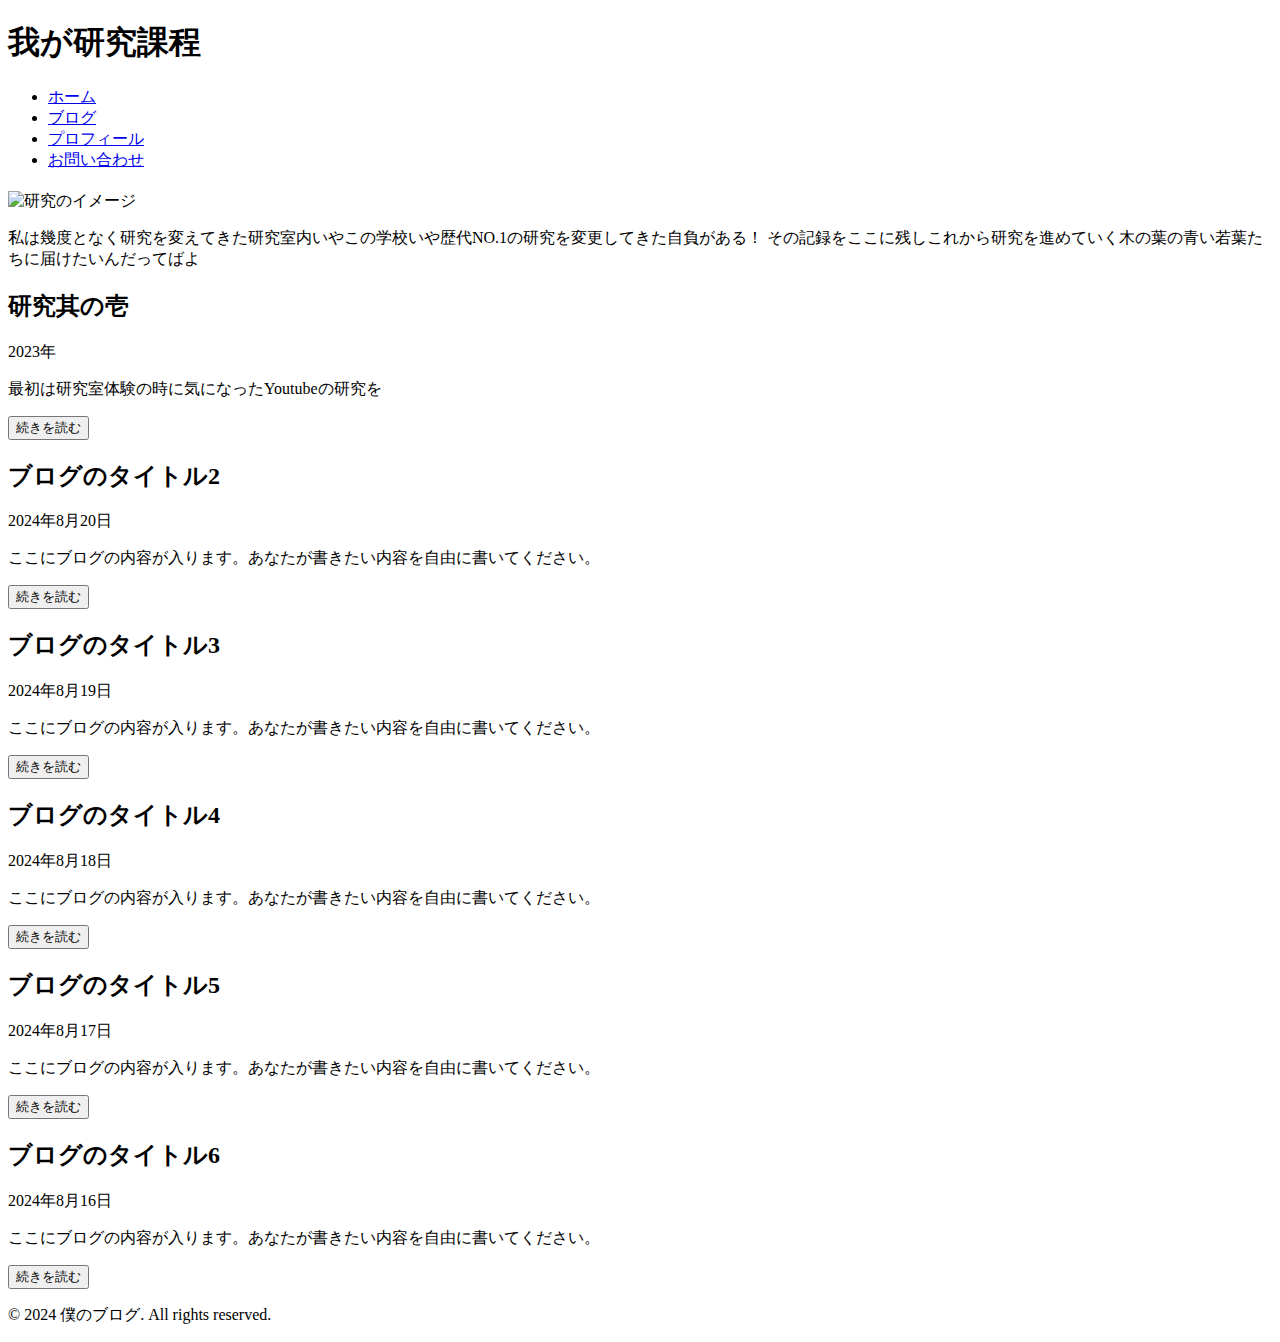
==== index.html @ c92cd43d "Create index.html" ====
<!DOCTYPE html>
<html lang="ja">
<head>
    <meta charset="UTF-8">
    <meta name="viewport" content="width=device-width, initial-scale=1.0">
    <title>僕のブログ</title>
    <link rel="stylesheet" href="style.css">
</head>
<body>
    <header>
        <div class="container">
            <h1>我が研究課程</h1>
            <nav>
                <ul>
                    <li><a href="#">ホーム</a></li>
                    <li><a href="#">ブログ</a></li>
                    <li><a href="#">プロフィール</a></li>
                    <li><a href="#">お問い合わせ</a></li>
                </ul>
            </nav>
        </div>
    </header>

    <main>
        <section class="content">
            
            <h2></h2>
            <!-- 画像を含むラッパーを追加 -->
            <div class="image-container">
                <img src="ken1.webp" alt="研究のイメージ" class="research-image">
                <!-- 画像の下にテキストを追加 -->
                <p class="image-caption">私は幾度となく研究を変えてきた研究室内いやこの学校いや歴代NO.1の研究を変更してきた自負がある！
                    その記録をここに残しこれから研究を進めていく木の葉の青い若葉たちに届けたいんだってばよ
                </p>
        
                
    
        </section>

        <section class="blog-posts">
            
            
            <article>
                <h2>研究其の壱</h2>
                <p class="date">2023年</p>
                <p>最初は研究室体験の時に気になったYoutubeの研究を</p>
                <button class="read-more">続きを読む</button>
            </article>
            <article>
                <h2>ブログのタイトル2</h2>
                <p class="date">2024年8月20日</p>
                <p>ここにブログの内容が入ります。あなたが書きたい内容を自由に書いてください。</p>
                <button class="read-more">続きを読む</button>
            </article>
            <article>
                <h2>ブログのタイトル3</h2>
                <p class="date">2024年8月19日</p>
                <p>ここにブログの内容が入ります。あなたが書きたい内容を自由に書いてください。</p>
                <button class="read-more">続きを読む</button>
            </article>
            <article>
                <h2>ブログのタイトル4</h2>
                <p class="date">2024年8月18日</p>
                <p>ここにブログの内容が入ります。あなたが書きたい内容を自由に書いてください。</p>
                <button class="read-more">続きを読む</button>
            </article>
            <article>
                <h2>ブログのタイトル5</h2>
                <p class="date">2024年8月17日</p>
                <p>ここにブログの内容が入ります。あなたが書きたい内容を自由に書いてください。</p>
                <button class="read-more">続きを読む</button>
            </article>
            <article>
                <h2>ブログのタイトル6</h2>
                <p class="date">2024年8月16日</p>
                <p>ここにブログの内容が入ります。あなたが書きたい内容を自由に書いてください。</p>
                <button class="read-more">続きを読む</button>
            </article>
        </section>
    </main>

    <footer>
        <div class="container">
            <p>&copy; 2024 僕のブログ. All rights reserved.</p>
        </div>
    </footer>

    <script src="script.js"></script>
</body>
</html>
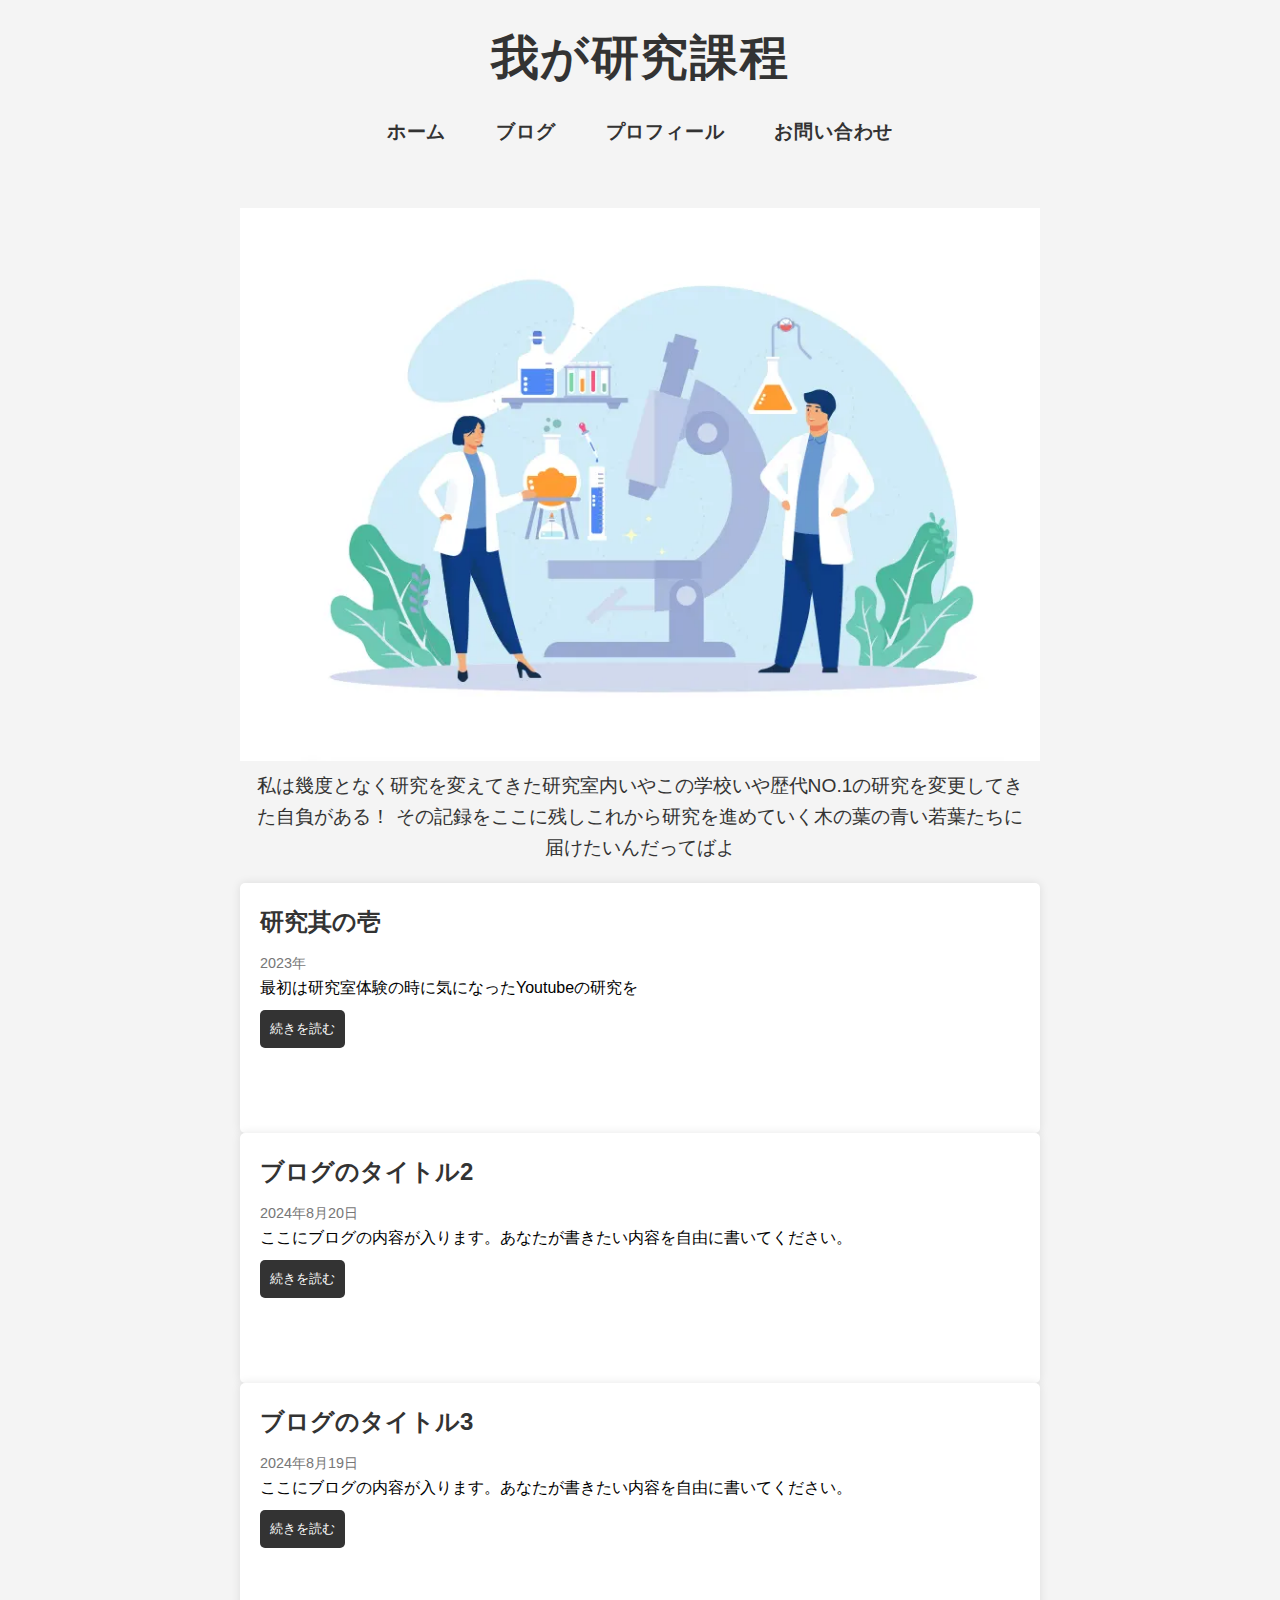
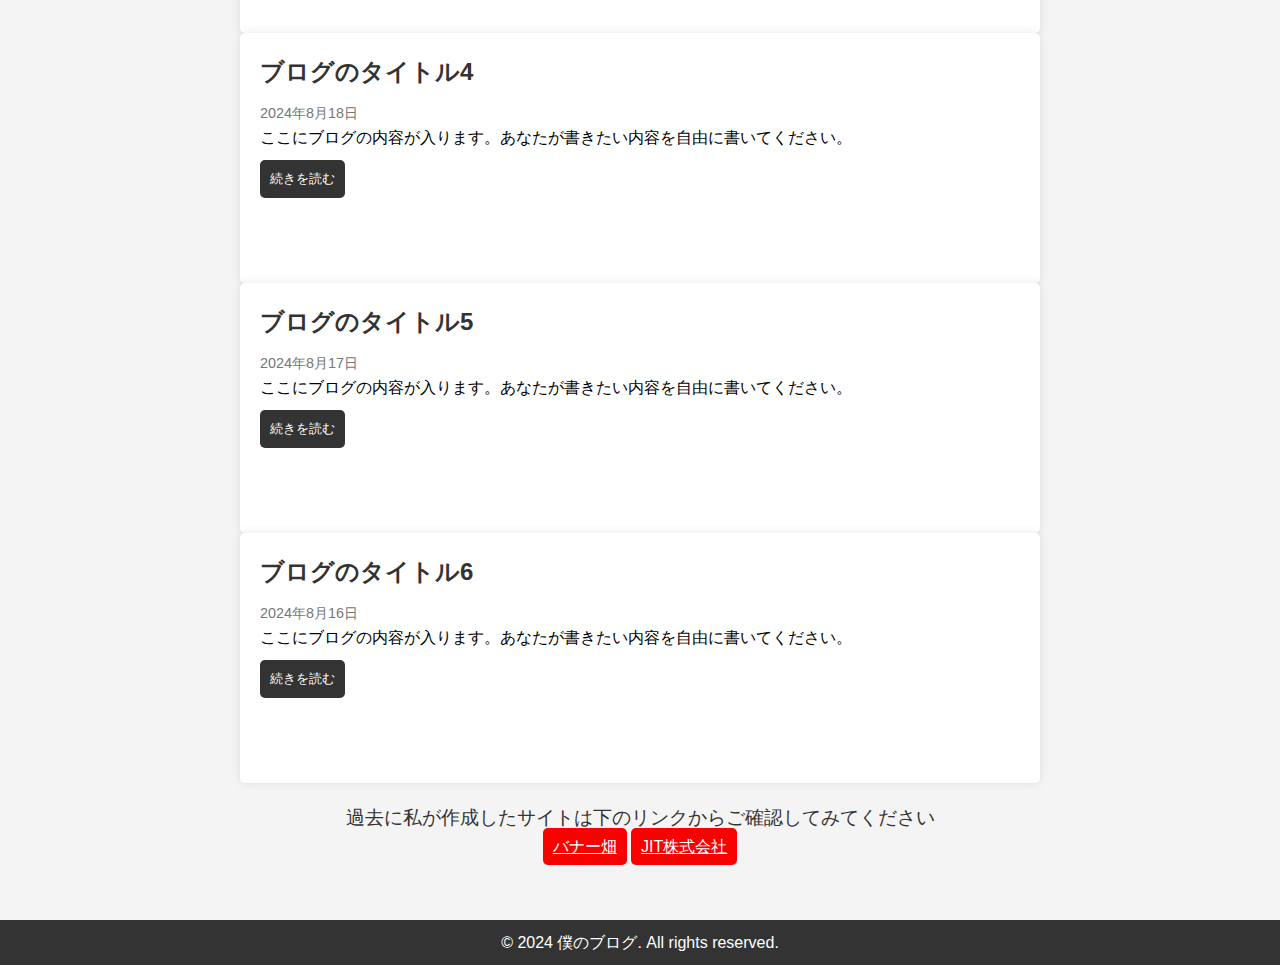
==== commit 1ed266f0: "Add files via upload" ====
--- a/index.html
+++ b/index.html
@@ -1,90 +1,103 @@
-<!DOCTYPE html>
-<html lang="ja">
-<head>
-    <meta charset="UTF-8">
-    <meta name="viewport" content="width=device-width, initial-scale=1.0">
-    <title>僕のブログ</title>
-    <link rel="stylesheet" href="style.css">
-</head>
-<body>
-    <header>
-        <div class="container">
-            <h1>我が研究課程</h1>
-            <nav>
-                <ul>
-                    <li><a href="#">ホーム</a></li>
-                    <li><a href="#">ブログ</a></li>
-                    <li><a href="#">プロフィール</a></li>
-                    <li><a href="#">お問い合わせ</a></li>
-                </ul>
-            </nav>
-        </div>
-    </header>
-
-    <main>
-        <section class="content">
-            
-            <h2></h2>
-            <!-- 画像を含むラッパーを追加 -->
-            <div class="image-container">
-                <img src="ken1.webp" alt="研究のイメージ" class="research-image">
-                <!-- 画像の下にテキストを追加 -->
-                <p class="image-caption">私は幾度となく研究を変えてきた研究室内いやこの学校いや歴代NO.1の研究を変更してきた自負がある！
-                    その記録をここに残しこれから研究を進めていく木の葉の青い若葉たちに届けたいんだってばよ
-                </p>
-        
-                
-    
-        </section>
-
-        <section class="blog-posts">
-            
-            
-            <article>
-                <h2>研究其の壱</h2>
-                <p class="date">2023年</p>
-                <p>最初は研究室体験の時に気になったYoutubeの研究を</p>
-                <button class="read-more">続きを読む</button>
-            </article>
-            <article>
-                <h2>ブログのタイトル2</h2>
-                <p class="date">2024年8月20日</p>
-                <p>ここにブログの内容が入ります。あなたが書きたい内容を自由に書いてください。</p>
-                <button class="read-more">続きを読む</button>
-            </article>
-            <article>
-                <h2>ブログのタイトル3</h2>
-                <p class="date">2024年8月19日</p>
-                <p>ここにブログの内容が入ります。あなたが書きたい内容を自由に書いてください。</p>
-                <button class="read-more">続きを読む</button>
-            </article>
-            <article>
-                <h2>ブログのタイトル4</h2>
-                <p class="date">2024年8月18日</p>
-                <p>ここにブログの内容が入ります。あなたが書きたい内容を自由に書いてください。</p>
-                <button class="read-more">続きを読む</button>
-            </article>
-            <article>
-                <h2>ブログのタイトル5</h2>
-                <p class="date">2024年8月17日</p>
-                <p>ここにブログの内容が入ります。あなたが書きたい内容を自由に書いてください。</p>
-                <button class="read-more">続きを読む</button>
-            </article>
-            <article>
-                <h2>ブログのタイトル6</h2>
-                <p class="date">2024年8月16日</p>
-                <p>ここにブログの内容が入ります。あなたが書きたい内容を自由に書いてください。</p>
-                <button class="read-more">続きを読む</button>
-            </article>
-        </section>
-    </main>
-
-    <footer>
-        <div class="container">
-            <p>&copy; 2024 僕のブログ. All rights reserved.</p>
-        </div>
-    </footer>
-
-    <script src="script.js"></script>
-</body>
-</html>
+<!DOCTYPE html>
+<html lang="ja">
+<head>
+    <meta charset="UTF-8">
+    <meta name="viewport" content="width=device-width, initial-scale=1.0">
+    <title>僕のブログ</title>
+    <link rel="stylesheet" href="style.css">
+</head>
+<body>
+    <header>
+        <div class="container">
+            <h1>我が研究課程</h1>
+            <nav>
+                <ul>
+                    <li><a href="#">ホーム</a></li>
+                    <li><a href="#">ブログ</a></li>
+                    <li><a href="#">プロフィール</a></li>
+                    <li><a href="#">お問い合わせ</a></li>
+                </ul>
+            </nav>
+        </div>
+    </header>
+
+    <main>
+        <section class="content">
+            
+            <h2></h2>
+            <!-- 画像を含むラッパーを追加 -->
+            <div class="image-container">
+                <img src="ken1.webp" alt="研究のイメージ" class="research-image">
+                <!-- 画像の下にテキストを追加 -->
+                <p class="image-caption">私は幾度となく研究を変えてきた研究室内いやこの学校いや歴代NO.1の研究を変更してきた自負がある！
+                    その記録をここに残しこれから研究を進めていく木の葉の青い若葉たちに届けたいんだってばよ
+                </p>
+        
+                
+    
+        </section>
+
+        <section class="blog-posts">
+            
+            
+            <article>
+                <h2>研究其の壱</h2>
+                <p class="date">2023年</p>
+                <p>最初は研究室体験の時に気になったYoutubeの研究を</p>
+                <button class="read-more">続きを読む</button>
+            </article>
+            <article>
+                <h2>ブログのタイトル2</h2>
+                <p class="date">2024年8月20日</p>
+                <p>ここにブログの内容が入ります。あなたが書きたい内容を自由に書いてください。</p>
+                <button class="read-more">続きを読む</button>
+            </article>
+            <article>
+                <h2>ブログのタイトル3</h2>
+                <p class="date">2024年8月19日</p>
+                <p>ここにブログの内容が入ります。あなたが書きたい内容を自由に書いてください。</p>
+                <button class="read-more">続きを読む</button>
+            </article>
+            <article>
+                <h2>ブログのタイトル4</h2>
+                <p class="date">2024年8月18日</p>
+                <p>ここにブログの内容が入ります。あなたが書きたい内容を自由に書いてください。</p>
+                <button class="read-more">続きを読む</button>
+            </article>
+            <article>
+                <h2>ブログのタイトル5</h2>
+                <p class="date">2024年8月17日</p>
+                <p>ここにブログの内容が入ります。あなたが書きたい内容を自由に書いてください。</p>
+                <button class="read-more">続きを読む</button>
+            </article>
+            <article>
+                <h2>ブログのタイトル6</h2>
+                <p class="date">2024年8月16日</p>
+                <p>ここにブログの内容が入ります。あなたが書きたい内容を自由に書いてください。</p>
+                <button class="read-more">続きを読む</button>
+            </article>
+        </section>
+        <section class="content">
+            
+            <h1></h1>
+            <!-- 画像を含むラッパーを追加 -->
+            <div class="image-container">
+               
+                <!-- 画像の下にテキストを追加 -->
+                <p class="image-caption">過去に私が作成したサイトは下のリンクからご確認してみてください </p>
+                <a href="index1.html" class="button">バナー畑</a> 
+                <a href="index2.html" class="button">JIT株式会社</a>  
+                
+    
+        </section>
+    </main>
+
+    <footer>
+        <div class="container">
+            <p>&copy; 2024 僕のブログ. All rights reserved.</p>
+        </div>
+    </footer>
+
+    <script src="script.js"></script>
+</body>
+</html>
--- a/style.css
+++ b/style.css
@@ -0,0 +1,176 @@
+* {
+    margin: 0;
+    padding: 0;
+    box-sizing: border-box;
+}
+
+body {
+    font-family: Arial, sans-serif;
+    line-height: 1.6;
+    background-color: #f4f4f4;
+}
+
+header {
+    color: #fff;
+    padding: 20px 0;
+    
+    position: relative;
+    z-index: 1000;
+}
+
+header h1 {
+    text-align: center;
+    font-size: 3rem;
+    font-weight: bold;
+    letter-spacing: 0.1rem;
+    color: #333;
+}
+
+nav {
+    margin-top: 20px;
+}
+
+nav ul {
+    display: flex;
+    justify-content: center;
+    list-style-type: none;
+    gap: 20px;
+}
+
+nav ul li {
+    margin: 0 15px;
+}
+
+nav ul li a {
+    color: #333;
+    text-decoration: none;
+    font-weight: bold;
+    font-size: 1.2rem;
+    letter-spacing: 0.05rem;
+}
+
+nav ul li a:hover {
+    color: #831c1c;
+}
+
+.container {
+    width: 80%;
+    max-width: 800px;
+    margin: auto;
+}
+
+main {
+    padding: 20px 0;
+}
+
+.aspect-ratio-container {
+    position: relative;
+    width: 100%;
+    padding-top: 56.25%; /* 16:9 の比率 (9 / 16 * 100 = 56.25%) */
+}
+
+.aspect-ratio-container .blog-posts {
+    position: absolute;
+    top: 0;
+    left: 0;
+    width: 100%;
+    height: 100%;
+    display: grid;
+    grid-template-columns: 1fr 1fr;
+    gap: 20px;
+}
+
+
+article {
+    background-color: #fff;
+    padding: 20px;
+    border-radius: 5px;
+    box-shadow: 0 0 10px rgba(0, 0, 0, 0.1);
+    width: 80%;
+    max-width: 800px;
+    min-width: 300px;
+    height: 250px; /* 固定の高さを指定 */
+    overflow: auto; /* コンテンツが多い場合はスクロール */
+    margin: 0 auto; /* 自動で中央揃え */
+}
+
+article a {
+    background-color: #fff;
+    padding: 20px;
+    border-radius: 5px;
+    box-shadow: 0 0 10px rgba(0, 0, 0, 0.1);
+    width: 80%;
+    max-width: 800px;
+    min-width: 300px;
+    height: 800px; /* 固定の高さを指定 */
+    margin: 0 auto; /* 自動で中央揃え */
+}
+
+
+article h2 {
+    margin-bottom: 10px;
+    color: #333;
+}
+
+.date {
+    font-size: 0.9rem;
+    color: #777;
+}
+
+.read-more {
+    background-color: #333;
+    color: #fff;
+    padding: 10px;
+    border: none;
+    border-radius: 5px;
+    cursor: pointer;
+    margin-top: 10px;
+}
+
+/* ボタンのスタイル */
+.button {
+    background-color: #f70101;  /* 赤い色 */
+    color: #fff;
+    padding: 10px;
+    border: none;
+    border-radius: 5px;
+    cursor: pointer;
+    margin-top: 10px;
+}
+
+
+.image-container {
+    width: 100%;
+    max-width: 800px;
+    margin: 20px auto;
+    text-align: center;
+}
+
+.research-image {
+    width: 100%;
+    height: auto;
+    display: block;
+}
+
+.image-caption {
+    font-size: 1.2rem;
+    color: #333;
+    margin-top: 10px;
+    padding: 0 10px; /* 必要に応じて左右に余白を追加 */
+    box-sizing: border-box;
+    word-wrap: break-word; /* 文字が長くなる場合に折り返す */
+}
+
+
+
+.read-more:hover {
+    background-color: #555;
+}
+
+footer {
+    background-color: #333;
+    color: #fff;
+    text-align: center;
+    padding: 10px 0;
+    margin-top: 20px;
+}
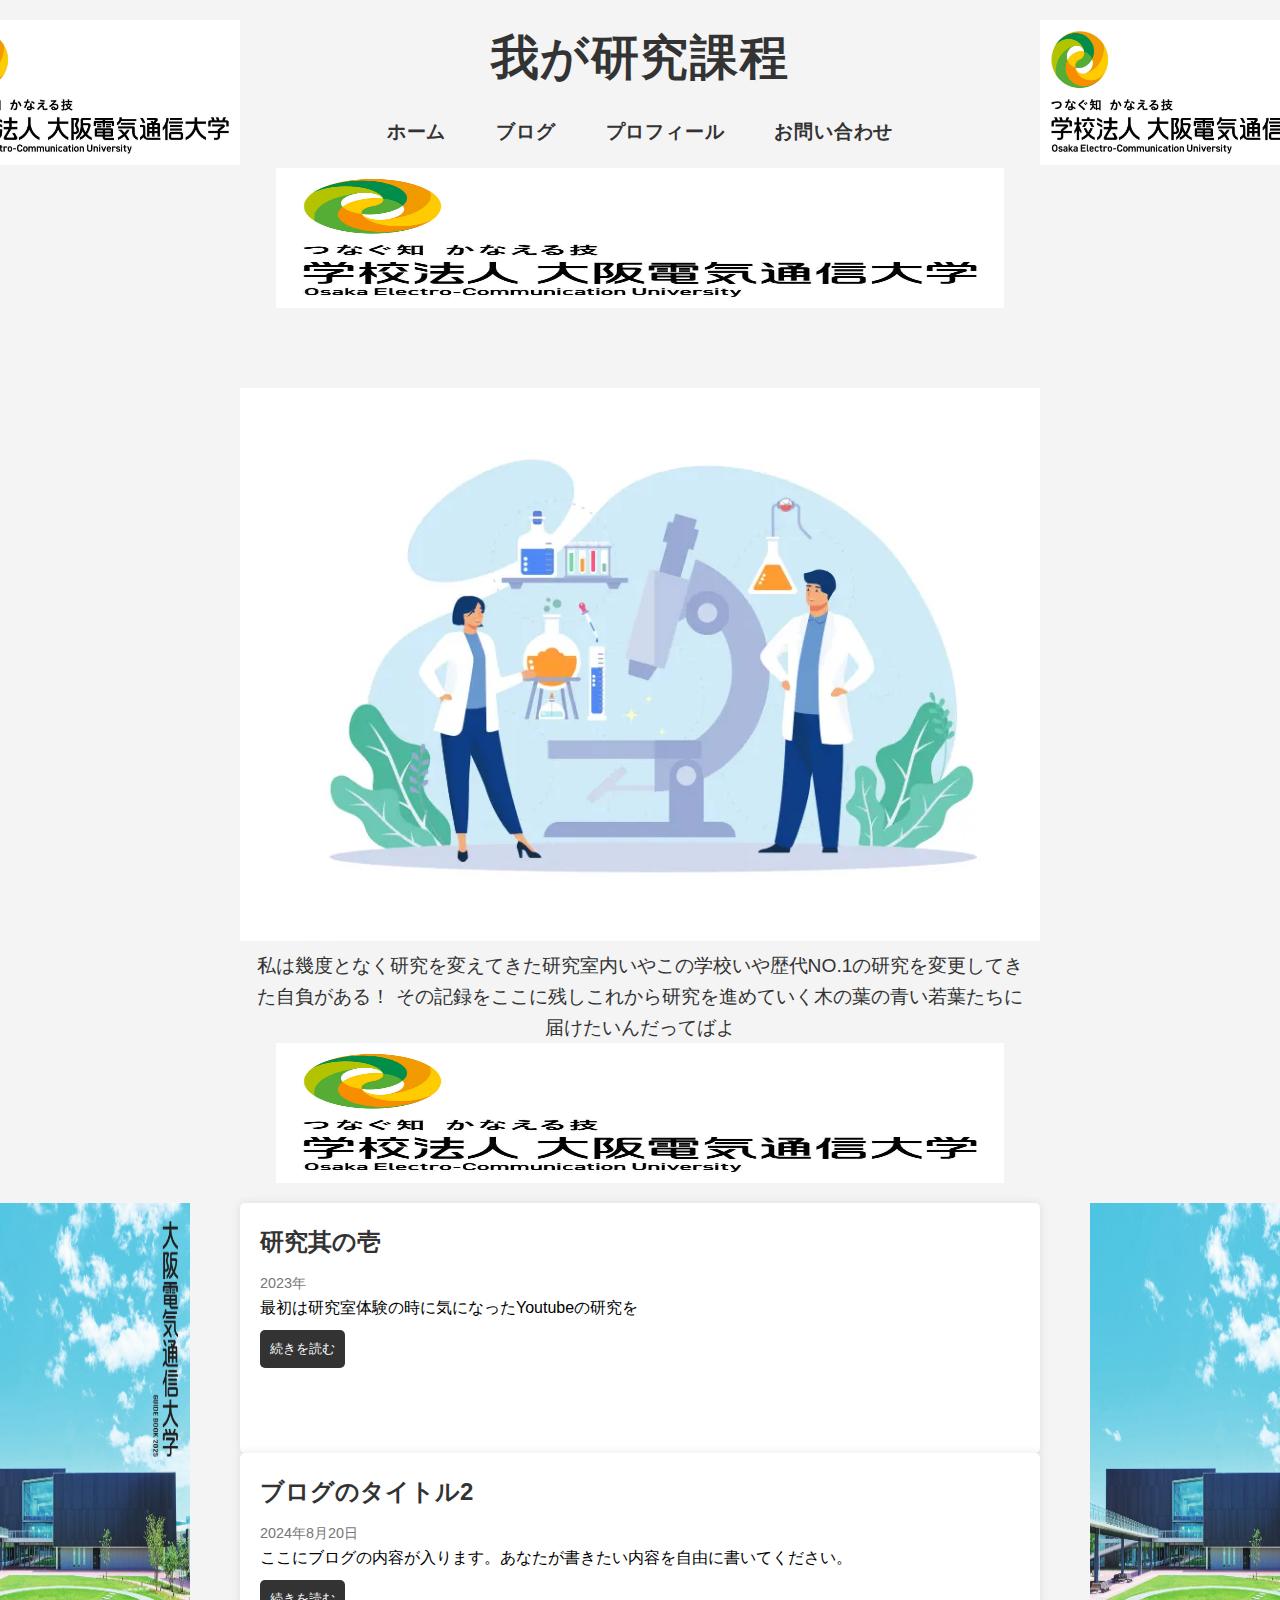
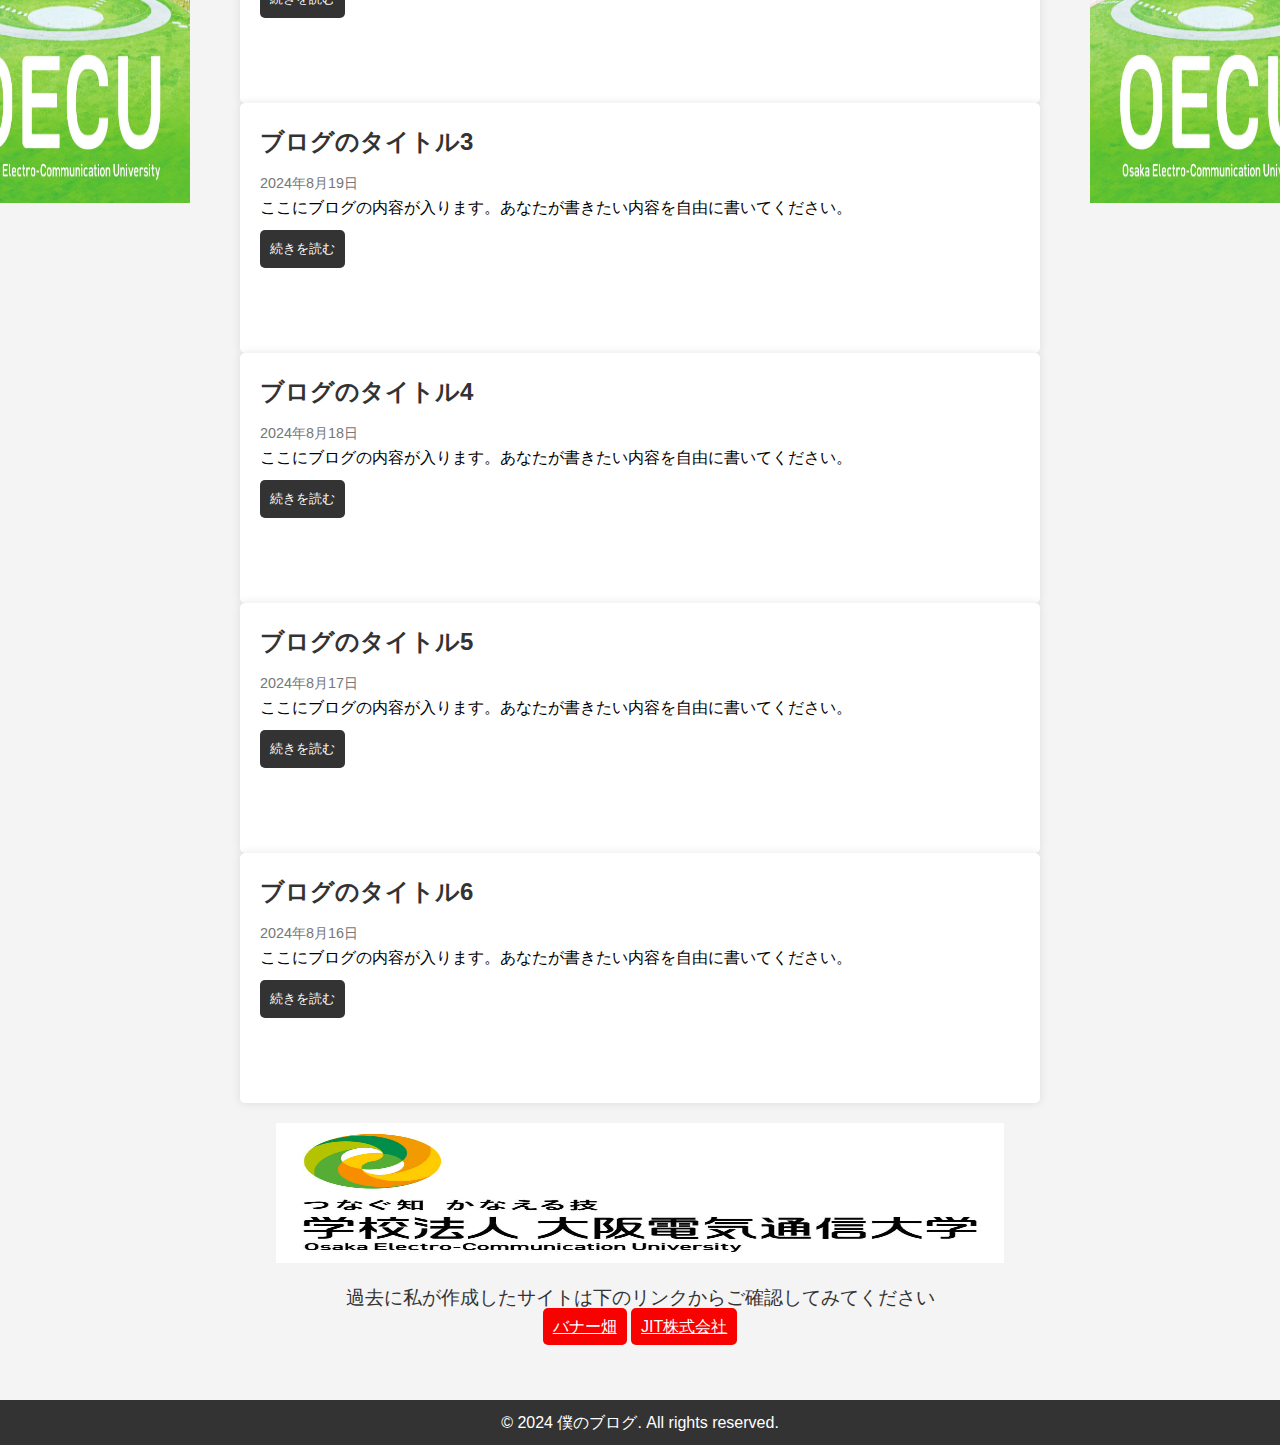
==== commit 80cdf607: "Add files via upload" ====
--- a/index.html
+++ b/index.html
@@ -9,7 +9,11 @@
 <body>
     <header>
         <div class="container">
+            <img src="den2.jpg" alt="大阪電気通信大学" class="header-image1"> <!-- 右側に画像を追加 -->
+            <img src="den2.jpg" alt="大阪電気通信大学" class="header-image2"> <!-- 右側に画像を追加 -->
             <h1>我が研究課程</h1>
+            
+           
             <nav>
                 <ul>
                     <li><a href="#">ホーム</a></li>
@@ -18,7 +22,9 @@
                     <li><a href="#">お問い合わせ</a></li>
                 </ul>
             </nav>
+            <img src="den2.jpg" alt="大阪電気通信大学" class="nav-image"> <!-- ナビゲーションの下に画像を追加 -->
         </div>
+        
     </header>
 
     <main>
@@ -32,6 +38,10 @@
                 <p class="image-caption">私は幾度となく研究を変えてきた研究室内いやこの学校いや歴代NO.1の研究を変更してきた自負がある！
                     その記録をここに残しこれから研究を進めていく木の葉の青い若葉たちに届けたいんだってばよ
                 </p>
+                <img src="den2.jpg" alt="大阪電気通信大学" class="caption-image1"> <!-- キャプションの下に画像を追加 -->
+                <img src="1.jpg" alt="大阪電気通信大学" class="caption-image2"> <!-- キャプションの下に画像を追加 -->
+                <img src="1.jpg" alt="大阪電気通信大学" class="caption-image3"> <!-- キャプションの下に画像を追加 -->
+               
         
                 
     
@@ -75,7 +85,10 @@
                 <p class="date">2024年8月16日</p>
                 <p>ここにブログの内容が入ります。あなたが書きたい内容を自由に書いてください。</p>
                 <button class="read-more">続きを読む</button>
+                
             </article>
+            <img src="den2.jpg" alt="大阪電気通信大学" class="blog-image"> <!-- ブログ記事の下に画像を追加 -->
+           
         </section>
         <section class="content">
             
--- a/style.css
+++ b/style.css
@@ -152,6 +152,8 @@
     display: block;
 }
 
+
+
 .image-caption {
     font-size: 1.2rem;
     color: #333;
@@ -174,3 +176,73 @@
     padding: 10px 0;
     margin-top: 20px;
 }
+/* 画像の共通スタイル */
+img {
+    max-width: 100%;
+    height: auto;
+    display: block;
+    margin: 0 auto;
+}
+
+/* ヘッダーの画像 */
+.header-image1 {
+    width: 300px;
+    height: auto;
+    display: block;
+    float: right;
+    margin: 0px -300px;
+}
+
+.header-image2 {
+    width: 300px;
+    height: auto;
+    display: block;
+    float: left;
+    margin: 0px -300px;
+}
+
+.header-container {
+    display: flex;
+    align-items: center;
+    justify-content: space-between;
+}
+
+/* ナビゲーションの下の画像 */
+.nav-image {
+    width: 728px;
+    height: 140px;
+    display: block;
+    margin: 20px auto;
+}
+
+/* キャプションの下の画像 */
+.caption-image1{
+    width: 728px;
+    height: 140px;
+    display: block;
+    float: center;
+    margin: 0px auto;
+}
+.caption-image2{
+    width: 250px;
+    height: 600px;
+    display: block;
+    float: right;
+    margin: 20px -300px;
+}
+.caption-image3{
+    width: 250px;
+    height: 600px;
+    display: block;
+    float: left;
+    margin: 20px -300px;
+}
+
+/* ブログ記事の下の画像 */
+.blog-image {
+    width: 728px;
+    height: 140px;
+    display: block;
+    margin: 20px auto;
+}
+
